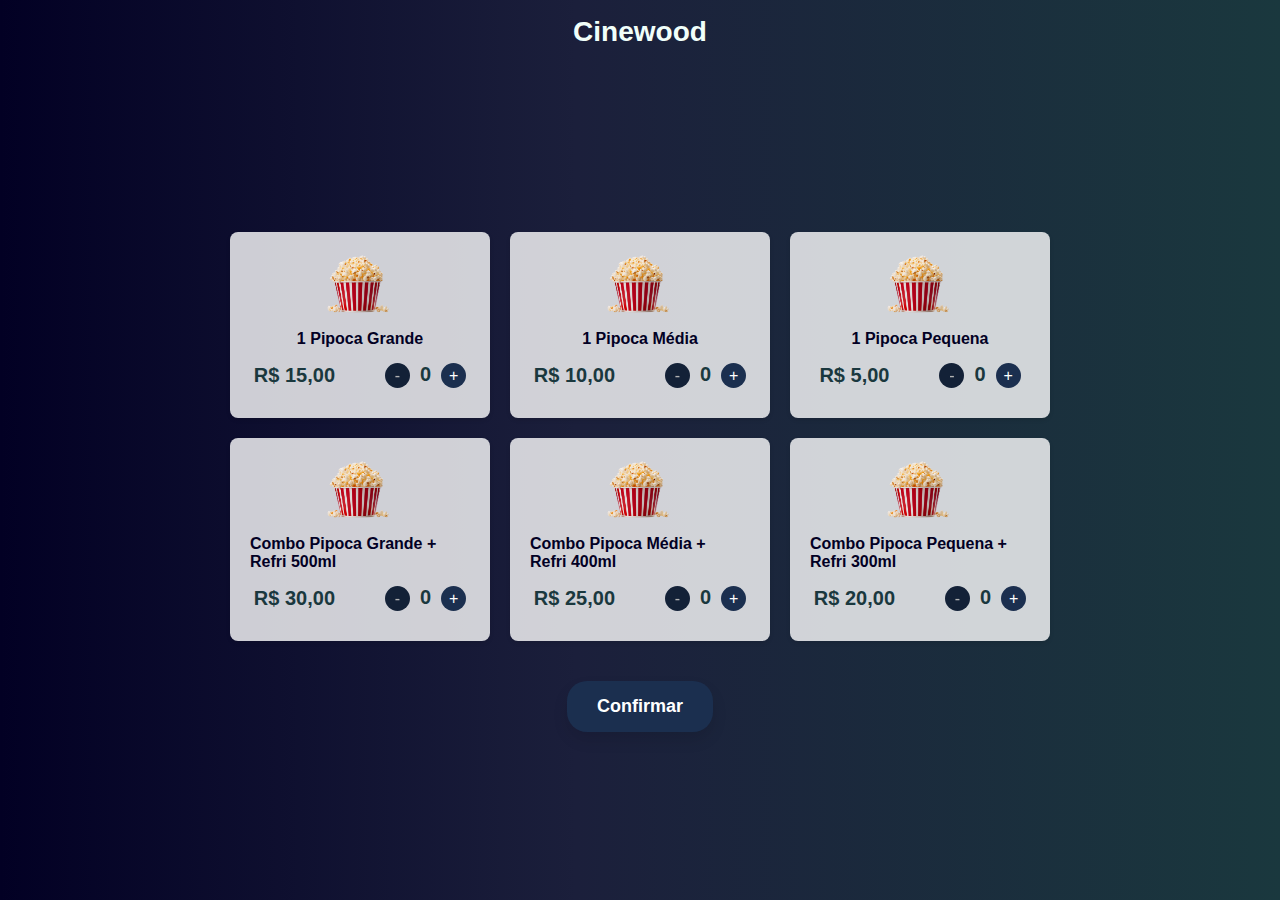
==== src/pages/appetizers.html @ 5bdeb652 "temp: lint adjust" ====
<!DOCTYPE html>
<html lang="pt-br">
  <head>
    <meta charset="UTF-8" />
    <meta name="viewport" content="width=device-width, initial-scale=1.0" />
    <link rel="stylesheet" href="../styles/appetizers.css" />
    <link rel="stylesheet" href="../styles/global.css" />
    <title>Cinewood | Aperitivos</title>
  </head>

  <body>
    <header>
      <h1>Cinewood</h1>
    </header>
    <main class="container">
      <div class="card-container">
        <div class="card">
          <img
            src="../assets/popcorn.webp"
            alt="Pipoca grande"
            class="product-img"
          />
          <p>1 Pipoca Grande</p>
          <div class="price">
            <span>R$ 15,00</span>
            <div class="quantity">
              <button class="disabled">-</button>
              <span class="quantity-number">0</span>
              <button>+</button>
            </div>
          </div>
        </div>

        <div class="card">
          <img
            src="../assets/popcorn.webp"
            alt="Pipoca media"
            class="product-img"
          />
          <p>1 Pipoca Média</p>
          <div class="price">
            <span>R$ 10,00</span>
            <div class="quantity">
              <button class="disabled">-</button>
              <span class="quantity-number">0</span>
              <button>+</button>
            </div>
          </div>
        </div>

        <div class="card">
          <img
            src="../assets/popcorn.webp"
            alt="Pipoca pequena"
            class="product-img"
          />
          <p>1 Pipoca Pequena</p>
          <div class="price">
            <span>R$ 5,00</span>
            <div class="quantity">
              <button class="disabled">-</button>
              <span class="quantity-number">0</span>
              <button>+</button>
            </div>
          </div>
        </div>

        <div class="card">
          <img
            src="../assets/popcorn.webp"
            alt="Combo pipoca grande com refri 500 ml"
            class="product-img"
          />
          <p>Combo Pipoca Grande + Refri 500ml</p>
          <div class="price">
            <span>R$ 30,00</span>
            <div class="quantity">
              <button class="disabled">-</button>
              <span class="quantity-number">0</span>
              <button>+</button>
            </div>
          </div>
        </div>

        <div class="card">
          <img
            src="../assets/popcorn.webp"
            alt="Combo pipoca media com refri 400 ml"
            class="product-img"
          />
          <p>Combo Pipoca Média + Refri 400ml</p>
          <div class="price">
            <span>R$ 25,00</span>
            <div class="quantity">
              <button class="disabled">-</button>
              <span class="quantity-number">0</span>
              <button>+</button>
            </div>
          </div>
        </div>

        <div class="card">
          <img
            src="../assets/popcorn.webp"
            alt="Combo pipoca pequena com refri 300 ml"
            class="product-img"
          />
          <p>Combo Pipoca Pequena + Refri 300ml</p>
          <div class="price">
            <span>R$ 20,00</span>
            <div class="quantity">
              <button class="disabled">-</button>
              <span class="quantity-number">0</span>
              <button>+</button>
            </div>
          </div>
        </div>
      </div>
      <button id="confirm">Confirmar</button>
    </main>
    <script src="../services/appetizers.js" type="text/javascript"></script>
  </body>
</html>
---- src/styles/appetizers.css ----
body {
  -webkit-user-select: none;
  -moz-user-select: none;
  -ms-user-select: none;
  user-select: none;
  display: flex;
  flex-direction: column;
  justify-content: center;
}

.container {
  display: flex;
  flex: 1;
  flex-direction: column;
  justify-content: center;
  align-items: center;
}

.card-container {
  display: grid;
  grid-template-columns: repeat(3, 1fr);
  gap: 20px;
}

.card {
  background-color: rgba(255, 255, 255, 0.8);
  color: rgba(2, 0, 36, 1);
  border-radius: 8px;
  box-shadow: 0 2px 4px rgba(0, 0, 0, 0.1);
  padding: 20px;
  font-weight: 600;
  width: 260px;
  display: flex;
  flex-direction: column;
  align-items: center;
  text-wrap: pretty;
  justify-content: center;
}

.product-img {
  width: 100px;
  height: auto;
  margin-bottom: 10px;
}

.price {
  font-size: 20px;
  font-weight: bold;
  color: rgba(26, 56, 62, 1);
  margin-top: 15px;
  margin-bottom: 10px;
  display: flex;
  justify-content: center;
  gap: 50px;
  align-items: center;
  white-space: nowrap;
}

.quantity {
  display: flex;
  gap: 10px;
}

.quantity button {
  padding: 5px;
  width: 25px;
  height: 25px;
  border-radius: 50%;
  background-color: #1b2f4f;
  color: #fff;
  border: none;
  cursor: pointer;
  transition: background-color 0.3s ease;
  font-size: 16px;
  line-height: 15px;
}

.quantity button.disabled {
  filter: brightness(0.7);
  pointer-events: none;
}

#confirm {
  background-color: #1b2f4f;
  color: #fff;
  border: none;
  border-radius: 20px;
  padding: 15px 30px;
  margin-top: 40px;
  cursor: pointer;
  transition: background-color 0.3s ease;
  font-size: 18px;
  font-weight: bold;
  box-shadow: 0px 8px 15px rgba(0, 0, 0, 0.1);
}

.quantity button:hover,
#confirm:hover {
  filter: brightness(0.9);
}
---- src/styles/global.css ----
* {
  margin: 0;
  padding: 0;
  box-sizing: border-box;
}

html,
body {
  width: 100%;
  height: 100vh;

  font-size: 16px;
  font-family: Noto Sans, sans-serif;

  color: #f1fffa;

  background: linear-gradient(
    90deg,
    rgba(2, 0, 36, 1) 0%,
    rgba(27, 31, 59, 1) 45%,
    rgba(26, 56, 62, 1) 100%
  );
}

header {
  position: relative;

  display: flex;

  width: 100%;
  height: 4rem;

  justify-content: center;
  align-items: center;

  padding: 1rem;
}

header h1 {
  font-size: 1.75rem;
  font-weight: 900;

  text-align: center;
}
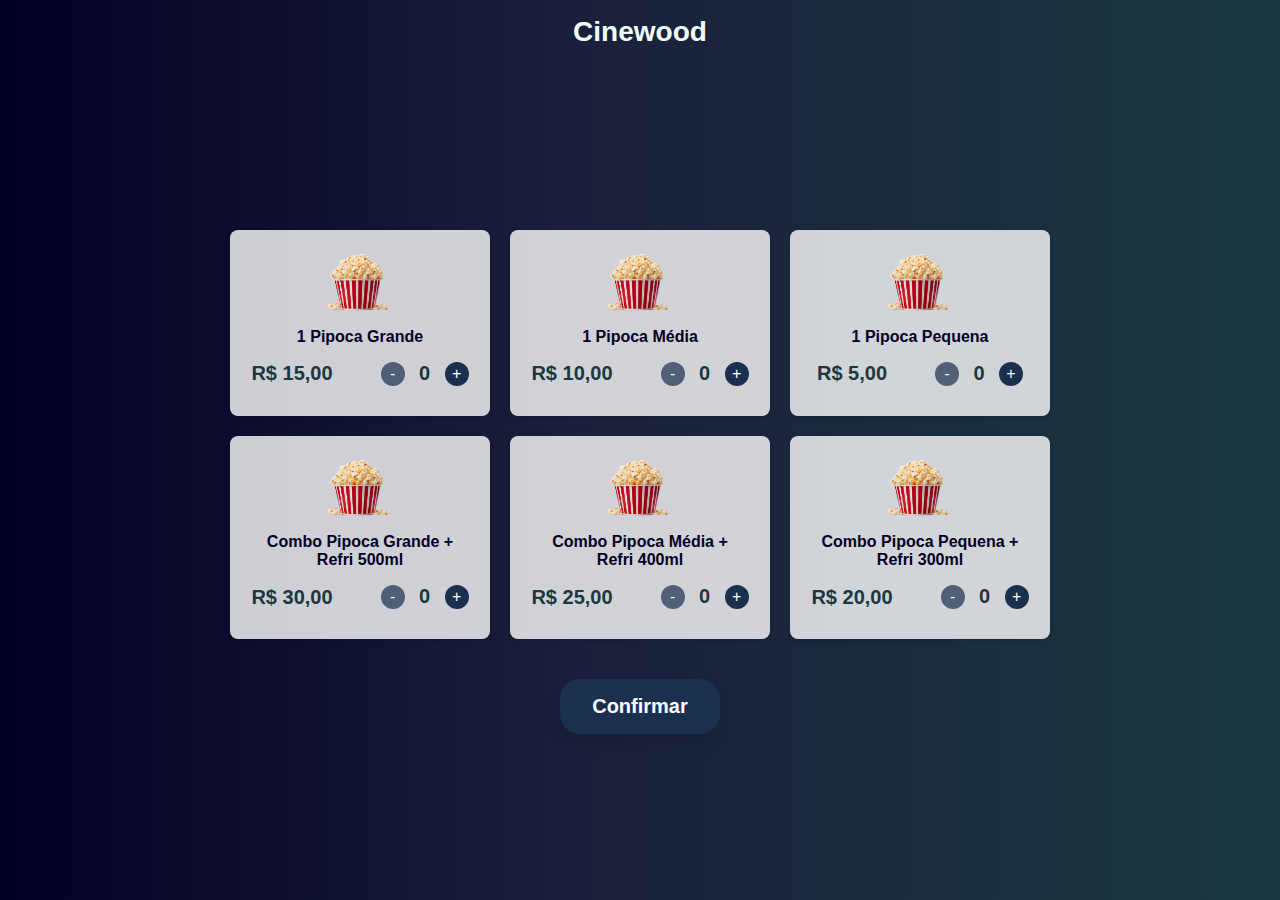
==== commit b27604c6: "style: dimensions and metrics adjusts" ====
--- a/src/pages/appetizers.html
+++ b/src/pages/appetizers.html
@@ -12,6 +12,7 @@
     <header>
       <h1>Cinewood</h1>
     </header>
+
     <main class="container">
       <div class="card-container">
         <div class="card">
@@ -20,12 +21,17 @@
             alt="Pipoca grande"
             class="product-img"
           />
+
           <p>1 Pipoca Grande</p>
+
           <div class="price">
             <span>R$ 15,00</span>
+
             <div class="quantity">
               <button class="disabled">-</button>
+
               <span class="quantity-number">0</span>
+
               <button>+</button>
             </div>
           </div>
@@ -37,12 +43,17 @@
             alt="Pipoca media"
             class="product-img"
           />
+
           <p>1 Pipoca Média</p>
+
           <div class="price">
             <span>R$ 10,00</span>
+
             <div class="quantity">
               <button class="disabled">-</button>
+
               <span class="quantity-number">0</span>
+
               <button>+</button>
             </div>
           </div>
@@ -54,12 +65,17 @@
             alt="Pipoca pequena"
             class="product-img"
           />
+
           <p>1 Pipoca Pequena</p>
+
           <div class="price">
             <span>R$ 5,00</span>
+
             <div class="quantity">
               <button class="disabled">-</button>
+
               <span class="quantity-number">0</span>
+
               <button>+</button>
             </div>
           </div>
@@ -71,12 +87,17 @@
             alt="Combo pipoca grande com refri 500 ml"
             class="product-img"
           />
+
           <p>Combo Pipoca Grande + Refri 500ml</p>
+
           <div class="price">
             <span>R$ 30,00</span>
+
             <div class="quantity">
               <button class="disabled">-</button>
+
               <span class="quantity-number">0</span>
+
               <button>+</button>
             </div>
           </div>
@@ -88,12 +109,17 @@
             alt="Combo pipoca media com refri 400 ml"
             class="product-img"
           />
+
           <p>Combo Pipoca Média + Refri 400ml</p>
+
           <div class="price">
             <span>R$ 25,00</span>
+
             <div class="quantity">
               <button class="disabled">-</button>
+
               <span class="quantity-number">0</span>
+
               <button>+</button>
             </div>
           </div>
@@ -105,19 +131,26 @@
             alt="Combo pipoca pequena com refri 300 ml"
             class="product-img"
           />
+
           <p>Combo Pipoca Pequena + Refri 300ml</p>
+
           <div class="price">
             <span>R$ 20,00</span>
+
             <div class="quantity">
               <button class="disabled">-</button>
+
               <span class="quantity-number">0</span>
+
               <button>+</button>
             </div>
           </div>
         </div>
       </div>
-      <button id="confirm">Confirmar</button>
+
+      <button class="confirm">Confirmar</button>
     </main>
+
     <script src="../services/appetizers.js" type="text/javascript"></script>
   </body>
 </html>
--- a/src/styles/appetizers.css
+++ b/src/styles/appetizers.css
@@ -3,8 +3,10 @@
   -moz-user-select: none;
   -ms-user-select: none;
   user-select: none;
+
   display: flex;
   flex-direction: column;
+
   justify-content: center;
 }
 
@@ -12,89 +14,133 @@
   display: flex;
   flex: 1;
   flex-direction: column;
+
   justify-content: center;
   align-items: center;
 }
 
 .card-container {
   display: grid;
+
   grid-template-columns: repeat(3, 1fr);
-  gap: 20px;
+  gap: 1.25rem;
 }
 
 .card {
-  background-color: rgba(255, 255, 255, 0.8);
-  color: rgba(2, 0, 36, 1);
-  border-radius: 8px;
-  box-shadow: 0 2px 4px rgba(0, 0, 0, 0.1);
-  padding: 20px;
-  font-weight: 600;
-  width: 260px;
   display: flex;
   flex-direction: column;
+
+  width: 16.25rem;
+
+  padding: 1.25rem;
+
+  justify-content: center;
   align-items: center;
+
+  font-weight: 600;
   text-wrap: pretty;
-  justify-content: center;
+
+  color: rgba(2, 0, 36, 1);
+
+  box-shadow: 0 2px 4px rgba(0, 0, 0, 0.1);
+
+  border-radius: 8px;
+
+  background-color: rgba(255, 255, 255, 0.8);
+}
+
+.card p {
+  font-weight: 700;
+
+  text-align: center;
 }
 
 .product-img {
-  width: 100px;
+  width: 6.25rem;
   height: auto;
-  margin-bottom: 10px;
+
+  margin-bottom: 0.625rem;
 }
 
 .price {
-  font-size: 20px;
-  font-weight: bold;
+  display: flex;
+
+  justify-content: center;
+  align-items: center;
+
+  margin: 1rem 0 0.625rem;
+
+  gap: 3rem;
+
+  font-size: 1.25rem;
+  font-weight: 700;
+  white-space: nowrap;
+
   color: rgba(26, 56, 62, 1);
-  margin-top: 15px;
-  margin-bottom: 10px;
-  display: flex;
-  justify-content: center;
-  gap: 50px;
-  align-items: center;
-  white-space: nowrap;
 }
 
 .quantity {
   display: flex;
-  gap: 10px;
+
+  gap: 0.5rem;
 }
 
 .quantity button {
-  padding: 5px;
-  width: 25px;
-  height: 25px;
+  width: 1.5rem;
+  height: 1.5rem;
+
+  cursor: pointer;
+
+  padding: 0.25rem;
+
+  font-size: 1rem;
+  line-height: 1rem;
+
+  color: #fff;
+
   border-radius: 50%;
+  border: none;
+
   background-color: #1b2f4f;
-  color: #fff;
-  border: none;
-  cursor: pointer;
+
   transition: background-color 0.3s ease;
-  font-size: 16px;
-  line-height: 15px;
 }
 
 .quantity button.disabled {
-  filter: brightness(0.7);
-  pointer-events: none;
+  opacity: 0.7;
+
+  cursor: not-allowed;
 }
 
-#confirm {
+.confirm {
+  cursor: pointer;
+
+  margin-top: 2.5rem;
+
+  padding: 1rem 2rem;
+
+  font-size: 1.25rem;
+  font-weight: bold;
+
+  color: #fff;
+
+  border-radius: 1.25rem;
+  border: none;
+
+  box-shadow: 0px 8px 15px rgba(0, 0, 0, 0.1);
+
   background-color: #1b2f4f;
-  color: #fff;
-  border: none;
-  border-radius: 20px;
-  padding: 15px 30px;
-  margin-top: 40px;
-  cursor: pointer;
+
   transition: background-color 0.3s ease;
-  font-size: 18px;
-  font-weight: bold;
-  box-shadow: 0px 8px 15px rgba(0, 0, 0, 0.1);
 }
 
 .quantity button:hover,
-#confirm:hover {
+.confirm:hover {
   filter: brightness(0.9);
 }
+
+.quantity-number {
+  width: 1.5rem;
+
+  text-align: center;
+}
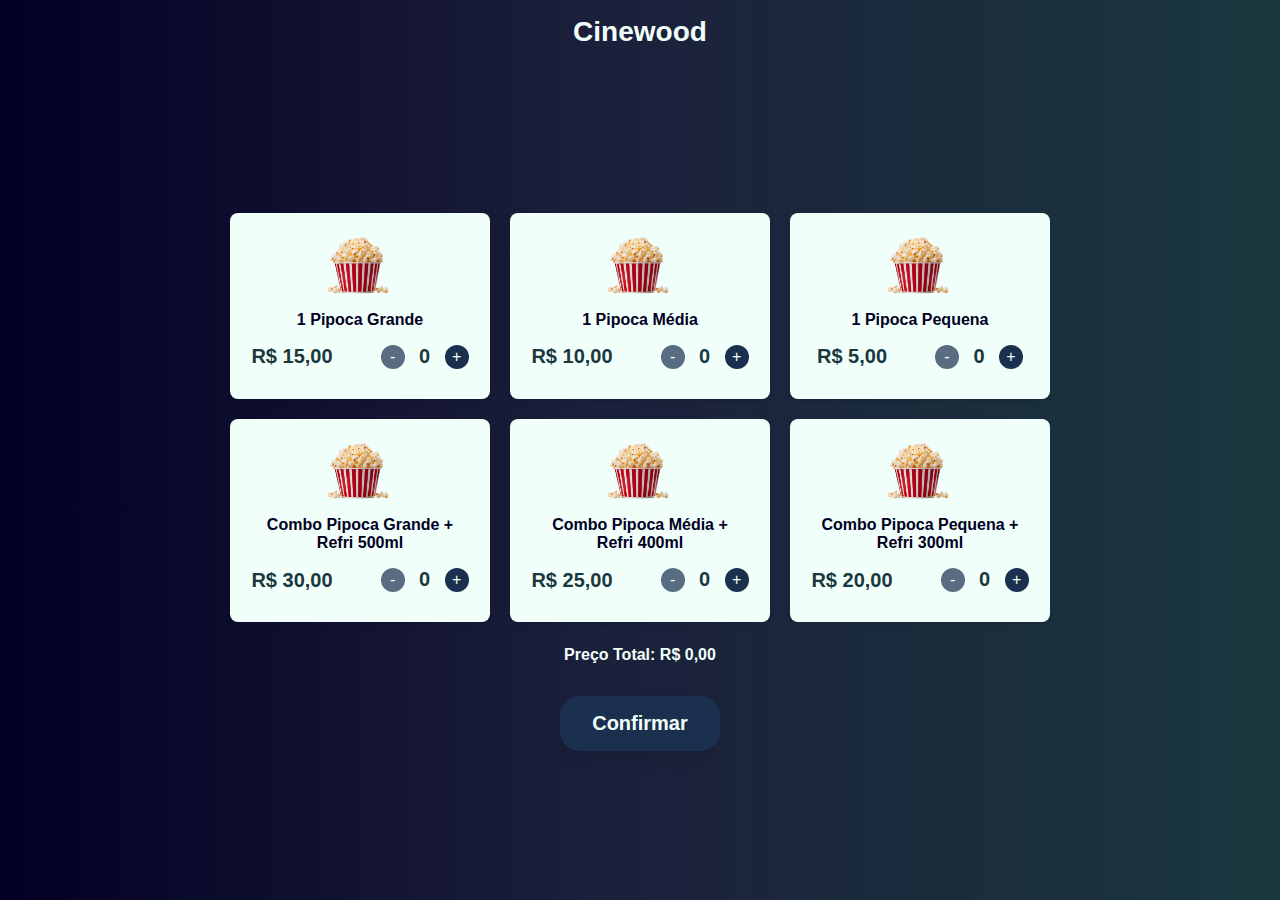
==== commit ec60b8b3: "feat: add popcorns in `sessionStorage` and total price label to user" ====
--- a/src/pages/appetizers.html
+++ b/src/pages/appetizers.html
@@ -1,11 +1,11 @@
 <!DOCTYPE html>
-<html lang="pt-br">
+<html lang="en">
   <head>
     <meta charset="UTF-8" />
     <meta name="viewport" content="width=device-width, initial-scale=1.0" />
+    <title>Cinewood | Aperitivos</title>
     <link rel="stylesheet" href="../styles/appetizers.css" />
     <link rel="stylesheet" href="../styles/global.css" />
-    <title>Cinewood | Aperitivos</title>
   </head>
 
   <body>
@@ -148,6 +148,8 @@
         </div>
       </div>
 
+      <p class="total">Preço Total: R$ 0,00</p>
+
       <button class="confirm">Confirmar</button>
     </main>
 
--- a/src/styles/appetizers.css
+++ b/src/styles/appetizers.css
@@ -46,7 +46,7 @@
 
   border-radius: 8px;
 
-  background-color: rgba(255, 255, 255, 0.8);
+  background-color: #f1fffa;
 }
 
 .card p {
@@ -96,7 +96,7 @@
   font-size: 1rem;
   line-height: 1rem;
 
-  color: #fff;
+  color: #f1fffa;
 
   border-radius: 50%;
   border: none;
@@ -112,17 +112,26 @@
   cursor: not-allowed;
 }
 
+.total {
+  margin-top: 1.5rem;
+
+  font-size: 1rem;
+  font-weight: 600;
+
+  color: #f1fffa;
+}
+
 .confirm {
   cursor: pointer;
 
-  margin-top: 2.5rem;
+  margin-top: 2rem;
 
   padding: 1rem 2rem;
 
   font-size: 1.25rem;
-  font-weight: bold;
+  font-weight: 700;
 
-  color: #fff;
+  color: #f1fffa;
 
   border-radius: 1.25rem;
   border: none;
@@ -137,6 +146,8 @@
 .quantity button:hover,
 .confirm:hover {
   filter: brightness(0.9);
+
+  transition: all 0.25s ease-out;
 }
 
 .quantity-number {
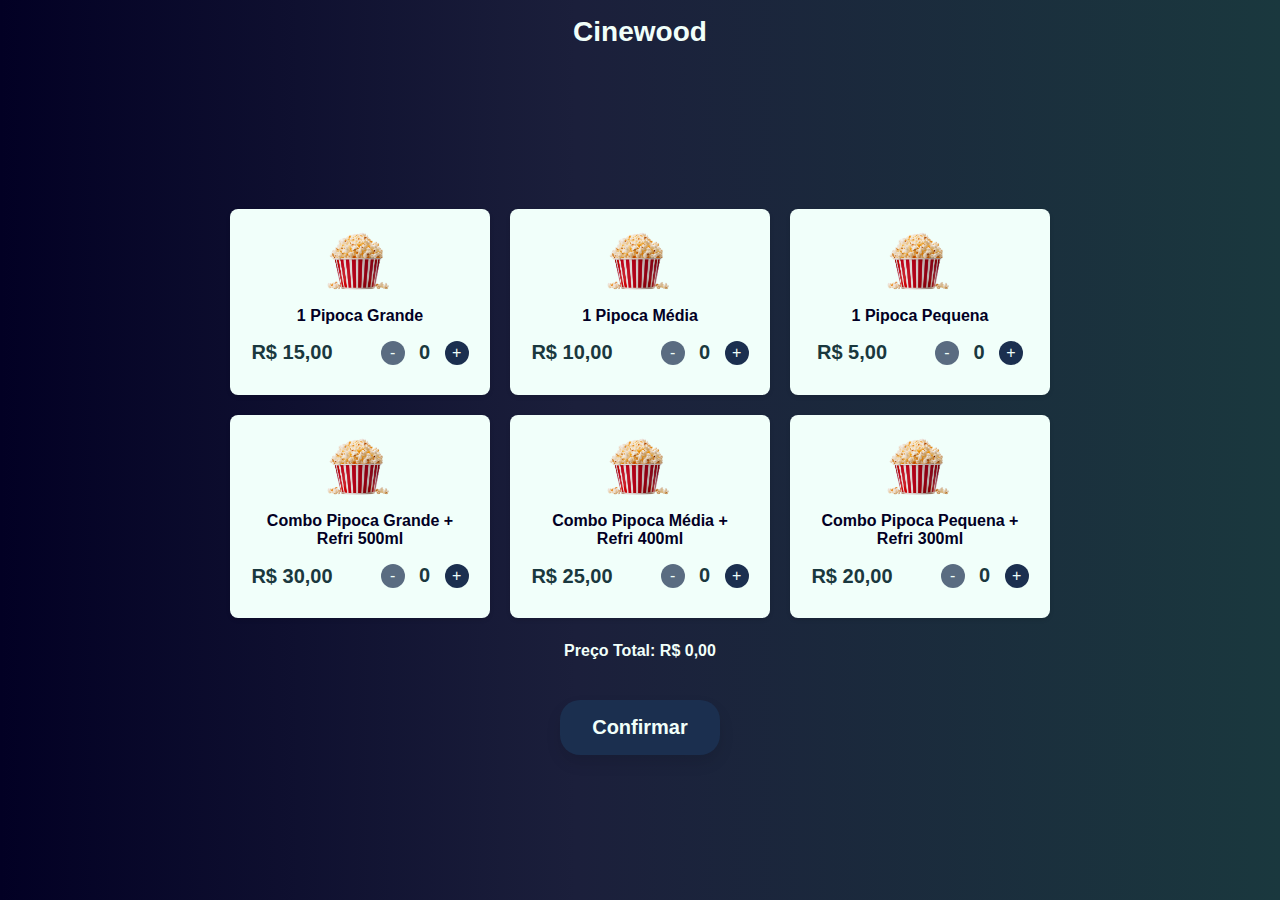
==== commit c1d6ad36: "style: add `confirm-button` style to the global styles" ====
--- a/src/pages/appetizers.html
+++ b/src/pages/appetizers.html
@@ -150,7 +150,9 @@
 
       <p class="total">Preço Total: R$ 0,00</p>
 
-      <button class="confirm">Confirmar</button>
+      <button class="confirm-button">
+        <a href="./payment.html">Confirmar</a>
+      </button>
     </main>
 
     <script src="../services/appetizers.js" type="text/javascript"></script>
--- a/src/styles/appetizers.css
+++ b/src/styles/appetizers.css
@@ -103,7 +103,7 @@
 
   background-color: #1b2f4f;
 
-  transition: background-color 0.3s ease;
+  transition: background-color 0.25s ease;
 }
 
 .quantity button.disabled {
@@ -121,30 +121,8 @@
   color: #f1fffa;
 }
 
-.confirm {
-  cursor: pointer;
-
-  margin-top: 2rem;
-
-  padding: 1rem 2rem;
-
-  font-size: 1.25rem;
-  font-weight: 700;
-
-  color: #f1fffa;
-
-  border-radius: 1.25rem;
-  border: none;
-
-  box-shadow: 0px 8px 15px rgba(0, 0, 0, 0.1);
-
-  background-color: #1b2f4f;
-
-  transition: background-color 0.3s ease;
-}
-
 .quantity button:hover,
-.confirm:hover {
+.confirm-button:hover {
   filter: brightness(0.9);
 
   transition: all 0.25s ease-out;
--- a/src/styles/global.css
+++ b/src/styles/global.css
@@ -42,3 +42,44 @@
 
   text-align: center;
 }
+
+.confirm-button {
+  cursor: pointer;
+
+  margin-top: 2.5rem;
+
+  border-radius: 1.25rem;
+  border: none;
+
+  box-shadow: 0px 8px 15px rgba(0, 0, 0, 0.1);
+
+  background-color: #1b2f4f;
+
+  transition: background-color 0.25s ease;
+}
+
+.confirm-button:hover {
+  filter: brightness(0.9);
+
+  transition: all 0.25s ease-out;
+}
+
+.confirm-button a {
+  display: flex;
+
+  width: 100%;
+  height: 100%;
+
+  justify-content: center;
+  align-items: center;
+
+  padding: 1rem 2rem;
+
+  cursor: inherit;
+
+  font-size: 1.25rem;
+  font-weight: 700;
+  text-decoration: none;
+
+  color: #f1fffa;
+}
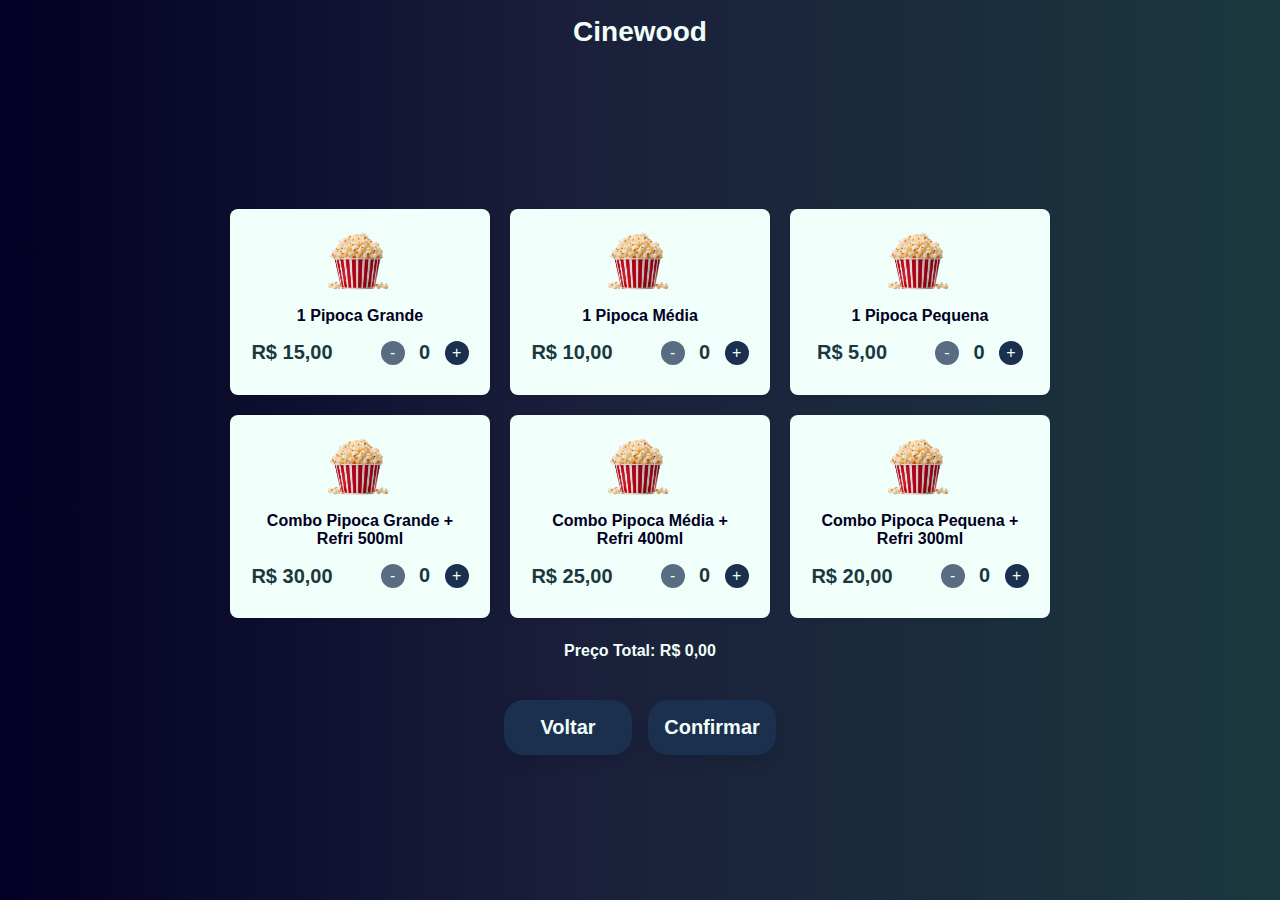
==== commit a3b87cd4: "feat: add go back button in all pages" ====
--- a/src/pages/appetizers.html
+++ b/src/pages/appetizers.html
@@ -150,9 +150,15 @@
 
       <p class="total">Preço Total: R$ 0,00</p>
 
-      <button class="confirm-button">
-        <a href="./payment.html">Confirmar</a>
-      </button>
+      <div class="button-container">
+        <button class="confirm-button">
+          <a href="./seats.html">Voltar</a>
+        </button>
+
+        <button class="confirm-button">
+          <a href="./payment.html">Confirmar</a>
+        </button>
+      </div>
     </main>
 
     <script src="../services/appetizers.js" type="text/javascript"></script>
--- a/src/styles/appetizers.css
+++ b/src/styles/appetizers.css
@@ -133,3 +133,7 @@
 
   text-align: center;
 }
+
+.confirm-button {
+  width: 8rem;
+}
--- a/src/styles/global.css
+++ b/src/styles/global.css
@@ -43,6 +43,18 @@
   text-align: center;
 }
 
+.button-container {
+  display: flex;
+  flex-direction: row;
+
+  width: 100%;
+
+  align-items: center;
+  justify-content: center;
+
+  gap: 1rem;
+}
+
 .confirm-button {
   cursor: pointer;
 
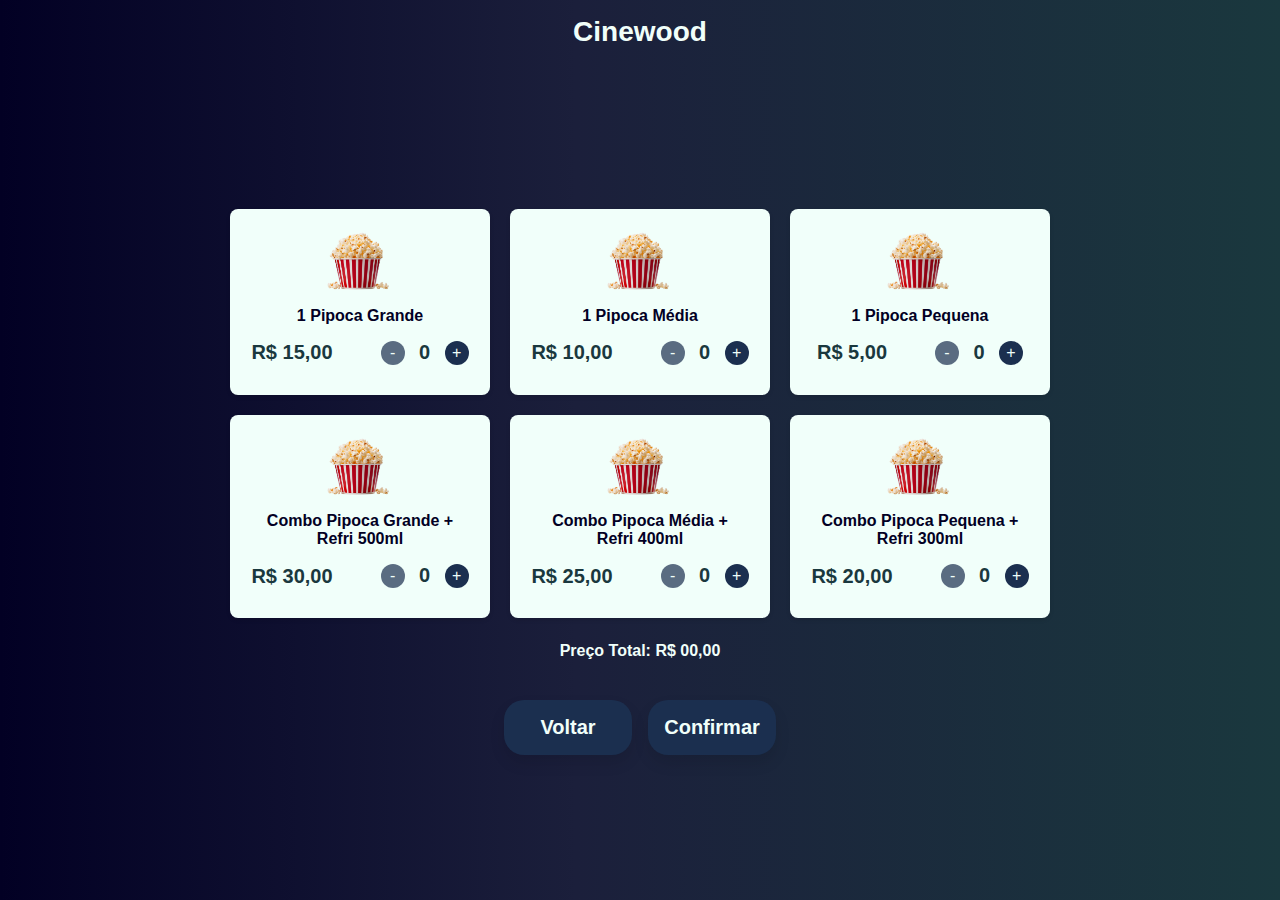
==== commit e2dc764e: "style: small adjusts" ====
--- a/src/pages/appetizers.html
+++ b/src/pages/appetizers.html
@@ -148,7 +148,7 @@
         </div>
       </div>
 
-      <p class="total">Preço Total: R$ 0,00</p>
+      <p class="total">Preço Total: R$ 00,00</p>
 
       <div class="button-container">
         <button class="confirm-button">
